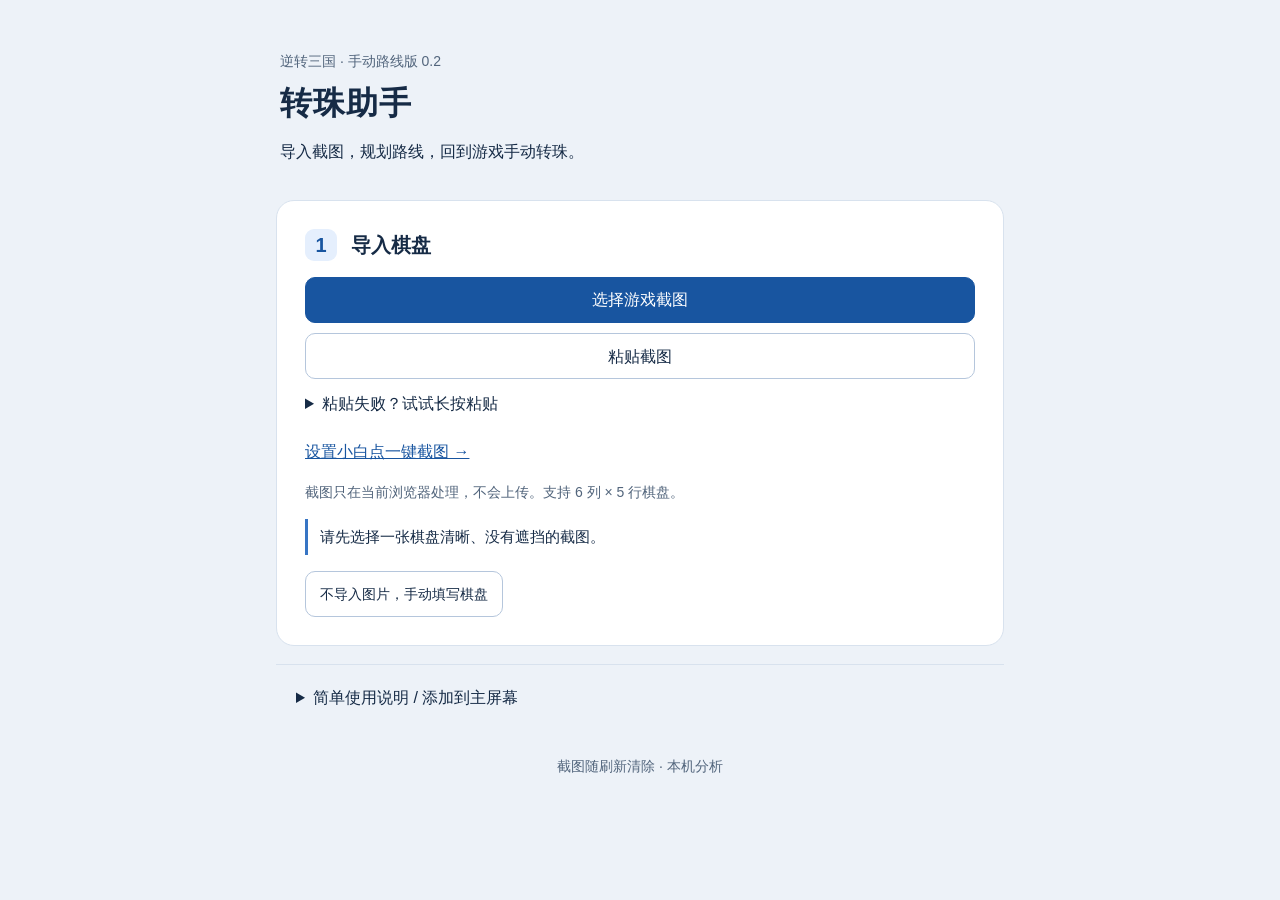
==== index.html @ edb568a5 "Publish orb route assistant website" ====
<!doctype html><html lang="zh-CN"><head><meta charset="utf-8"><meta name="viewport" content="width=device-width,initial-scale=1,viewport-fit=cover"><meta name="theme-color" content="#153b70"><meta name="apple-mobile-web-app-capable" content="yes"><title>转珠助手 · 手动路线版</title><link rel="stylesheet" href="style.css"></head><body><main><header><span class="eyebrow">逆转三国 · 手动路线版 0.2</span><h1>转珠助手</h1><p>导入截图，规划路线，回到游戏手动转珠。</p></header><section class="panel"><h2><b>1</b> 导入棋盘</h2><label class="upload">选择游戏截图<input id="file" type="file" accept="image/*"></label><button id="pasteImage" class="pasteButton">粘贴截图</button><details id="pasteHelp"><summary>粘贴失败？试试长按粘贴</summary><label for="pasteField">在框内长按，选择「粘贴」</label><textarea id="pasteField" rows="2" placeholder="粘贴截图或快捷指令的图片编码" autocomplete="off" spellcheck="false"></textarea><p>浏览器若不提供图片粘贴，请用「选择游戏截图」。</p></details><p><a href="shortcut.html">设置小白点一键截图 →</a></p><p class="muted">截图只在当前浏览器处理，不会上传。支持 6 列 × 5 行棋盘。</p><button id="cancel" hidden>取消分析</button><p id="status" role="status" aria-live="polite">请先选择一张棋盘清晰、没有遮挡的截图。</p><canvas id="photo" hidden aria-label="原始截图及棋盘范围"></canvas><details id="crop" hidden><summary>定位不准？手动选择棋盘</summary><p>依次点击截图中棋盘的左上角和右下角（包含全部 30 格，不含血条）。</p><button id="cropStart">重新选取两个角</button></details><button id="manual" class="secondary">不导入图片，手动填写棋盘</button></section><section id="edit" class="panel" hidden><h2><b>2</b> 核对珠子</h2><p>选择下方珠子，再点棋盘中的格子修改。加号忽略，叉形珠用「叉」。</p><div id="palette" class="palette" aria-label="珠子类型"></div><div id="board" class="board" aria-label="可编辑棋盘"></div><label for="mode">路线偏好</label><select id="mode"><option value="easy">容易跟随 · 较短路线</option><option value="combo">更多连击 · 路线可能较长</option></select><button id="solve" class="primary">棋盘正确，规划路线</button></section><section id="result" class="panel" hidden><h2><b>3</b> 跟着路线练习</h2><p id="score" class="score"></p><p id="stepText" role="status"></p><p class="muted">从「起」沿深色路线走到「终」。白圈表示当前步骤；交叉或重复路段可点「下一步」看顺序。</p><div class="routeWrap"><canvas id="routePhoto" width="600" height="500" hidden aria-label="原始棋盘上的完整转珠路线"></canvas><div id="routeBoard" class="board"></div><svg id="routeLine" viewBox="0 0 600 500" aria-hidden="true"></svg></div><div class="controls"><button id="prev">上一步</button><button id="play">播放</button><button id="next">下一步</button><button id="reset">回到起点</button></div><p id="directions" class="directions"></p><p class="muted">按住起点，一直拖动到终点才松手。回游戏前先记熟；不要边拖边切换应用。预测不含随机落下的新珠子，也不保证全局最优。</p></section><details class="help"><summary>简单使用说明 / 添加到主屏幕</summary><ol><li>在游戏中截取棋盘画面。</li><li>打开本页，选截图，核对并修正珠子。</li><li>点「规划路线」，用播放或下一步记住路线。</li><li>回到游戏，按住起点照路线拖动，终点松手。</li></ol><p>Safari 打开本页 → 分享 → 添加到主屏幕。以后从桌面图标打开。</p><p>此版不悬浮、不自动操作游戏。面向支持 Canvas、FileReader 的 iPhone / iPad 浏览器；老系统或内存不足时可尝试手动填写。尚未逐一验证所有 iOS 版本。</p></details><footer>截图随刷新清除 · 本机分析</footer></main><script src="templates.js"></script><script src="core.js"></script><script src="import.js"></script><script src="app.js"></script></body></html>
---- style.css ----
:root{--ink:#162b46;--blue:#1855a0;--line:#d8e2ee;--muted:#52657c}*{box-sizing:border-box}body{margin:0;background:#edf2f8;color:var(--ink);font:16px/1.6 -apple-system,BlinkMacSystemFont,"Segoe UI",sans-serif}main{max-width:760px;margin:auto;padding:28px 16px 48px}header{padding:8px 4px 20px}h1{font-size:32px;letter-spacing:1px;margin:4px 0}h2{font-size:20px;margin:0 0 16px}h2 b{display:inline-block;background:#e5effd;color:var(--blue);width:32px;text-align:center;border-radius:9px;margin-right:8px}p{margin:10px 0 16px}.eyebrow,footer{color:var(--muted);font-size:14px}.panel{background:white;padding:20px;border:1px solid var(--line);border-radius:18px;margin:0 0 18px}.muted{color:var(--muted);font-size:14px}button,select,.upload{font:inherit;min-height:46px;border:1px solid #b5c6dc;border-radius:10px;background:#fff;color:var(--ink);padding:9px 14px;cursor:pointer}button:disabled{opacity:.48;cursor:default}.primary,.upload{background:var(--blue);color:white;border-color:var(--blue);display:block;width:100%;text-align:center}.upload{position:relative}.upload input{position:absolute;top:0;right:0;bottom:0;left:0;width:100%;height:100%;opacity:0;cursor:pointer}.secondary{font-size:14px}select{display:block;width:100%;margin:6px 0 14px}button:focus-visible,select:focus-visible,.upload:focus-within{outline:3px solid #eb9e17;outline-offset:3px}[hidden]{display:none!important}#status{border-left:3px solid #3775c4;padding:6px 12px;font-size:15px}#photo{display:block;max-width:100%;max-height:500px;width:auto;margin:12px auto;touch-action:manipulation;border:1px solid var(--line)}summary{cursor:pointer;padding:12px 0;min-height:44px}details p{font-size:14px}.palette{display:flex;flex-wrap:wrap;gap:8px;margin:12px 0}.palette button[aria-pressed=true]{outline:3px solid #142b47;outline-offset:2px}.board{display:grid;grid-template-columns:repeat(6,minmax(0,1fr));gap:4px;background:#253950;padding:6px;border-radius:12px;margin:14px 0;aspect-ratio:6/5}.orb{position:relative;display:flex;align-items:center;justify-content:center;border:2px solid rgba(255,255,255,.55);border-radius:50%;padding:0;font-size:18px;font-weight:700;min-height:0;color:white;text-shadow:0 1px 2px #172536;width:100%;height:100%}.t0{background:#c74325}.t1{background:#086ba1}.t2{background:#317b20}.t3{background:#a57a08}.t4{background:#7336a5}.t5{background:#b7277e;border-radius:25%}.t6{background:#64748b}.t7{background:#28364c;border-radius:20%}.palette .orb{width:44px;height:44px;min-height:44px;font-size:16px}.routeWrap{position:relative}.routeWrap svg{position:absolute;top:0;right:0;bottom:0;left:0;width:100%;height:100%;pointer-events:none}.routeWrap .board{margin:0}.active{outline:3px solid #fff;box-shadow:0 0 0 5px #102238;z-index:1}.controls{display:flex;flex-wrap:wrap;gap:8px;margin-top:16px}.controls button{flex:1;white-space:nowrap;font-size:14px}.score{font-size:22px;font-weight:700}.directions{overflow-wrap:anywhere;letter-spacing:2px;line-height:2}.help{padding:8px 20px;border-top:1px solid var(--line)}footer{text-align:center;margin-top:24px}.help ol{padding-left:24px}@supports not (aspect-ratio:6/5){.board{height:calc((100vw - 76px)*.8333);max-height:560px}}@media(min-width:600px){main{padding-top:40px}.panel{padding:28px}.board{max-width:520px;margin-left:auto;margin-right:auto}.routeWrap{max-width:520px;margin:auto}.orb{font-size:25px}}@media(prefers-reduced-motion:reduce){*{scroll-behavior:auto}}

#routePhoto{display:block;width:100%;height:auto;border-radius:8px}.routeWrap .board{padding:0;gap:0;border-radius:8px}.routeWrap .orb{border-width:4px}.routeWrap svg{display:block}

.pasteButton{width:100%;margin-top:10px}textarea{font:inherit;width:100%;padding:12px;border:1px solid var(--line);border-radius:8px;resize:vertical}a{color:var(--blue)}.recipe li{margin-bottom:14px}.linkText{display:block;overflow-wrap:anywhere;background:#edf2f8;padding:12px;border-radius:8px;font-size:14px}
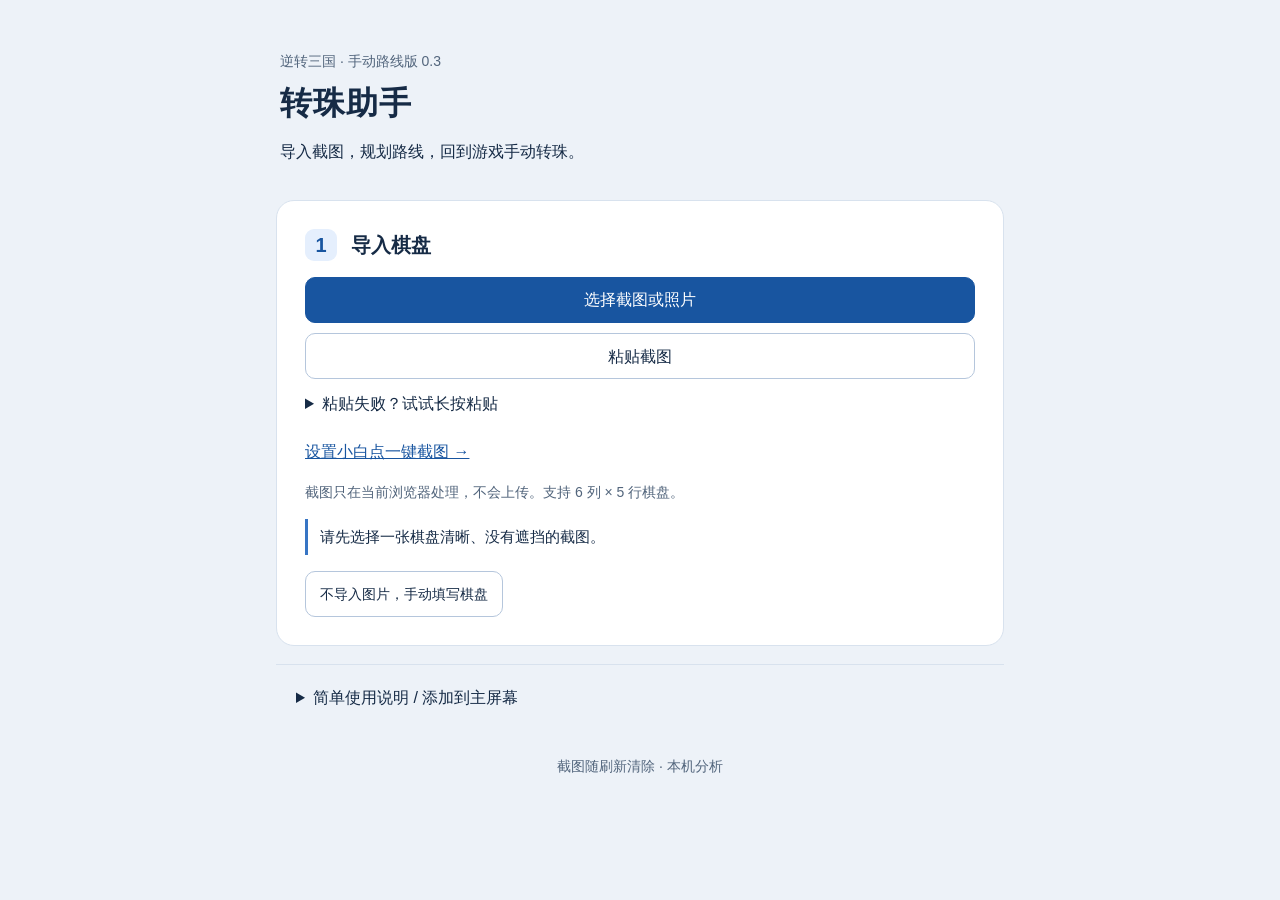
==== commit fc1601a7: "Fix camera photo recognition and cap routes at 12 moves Version 0.3 adds four-corner perspective cor" ====
--- a/index.html
+++ b/index.html
@@ -1 +1 @@
-<!doctype html><html lang="zh-CN"><head><meta charset="utf-8"><meta name="viewport" content="width=device-width,initial-scale=1,viewport-fit=cover"><meta name="theme-color" content="#153b70"><meta name="apple-mobile-web-app-capable" content="yes"><title>转珠助手 · 手动路线版</title><link rel="stylesheet" href="style.css"></head><body><main><header><span class="eyebrow">逆转三国 · 手动路线版 0.2</span><h1>转珠助手</h1><p>导入截图，规划路线，回到游戏手动转珠。</p></header><section class="panel"><h2><b>1</b> 导入棋盘</h2><label class="upload">选择游戏截图<input id="file" type="file" accept="image/*"></label><button id="pasteImage" class="pasteButton">粘贴截图</button><details id="pasteHelp"><summary>粘贴失败？试试长按粘贴</summary><label for="pasteField">在框内长按，选择「粘贴」</label><textarea id="pasteField" rows="2" placeholder="粘贴截图或快捷指令的图片编码" autocomplete="off" spellcheck="false"></textarea><p>浏览器若不提供图片粘贴，请用「选择游戏截图」。</p></details><p><a href="shortcut.html">设置小白点一键截图 →</a></p><p class="muted">截图只在当前浏览器处理，不会上传。支持 6 列 × 5 行棋盘。</p><button id="cancel" hidden>取消分析</button><p id="status" role="status" aria-live="polite">请先选择一张棋盘清晰、没有遮挡的截图。</p><canvas id="photo" hidden aria-label="原始截图及棋盘范围"></canvas><details id="crop" hidden><summary>定位不准？手动选择棋盘</summary><p>依次点击截图中棋盘的左上角和右下角（包含全部 30 格，不含血条）。</p><button id="cropStart">重新选取两个角</button></details><button id="manual" class="secondary">不导入图片，手动填写棋盘</button></section><section id="edit" class="panel" hidden><h2><b>2</b> 核对珠子</h2><p>选择下方珠子，再点棋盘中的格子修改。加号忽略，叉形珠用「叉」。</p><div id="palette" class="palette" aria-label="珠子类型"></div><div id="board" class="board" aria-label="可编辑棋盘"></div><label for="mode">路线偏好</label><select id="mode"><option value="easy">容易跟随 · 较短路线</option><option value="combo">更多连击 · 路线可能较长</option></select><button id="solve" class="primary">棋盘正确，规划路线</button></section><section id="result" class="panel" hidden><h2><b>3</b> 跟着路线练习</h2><p id="score" class="score"></p><p id="stepText" role="status"></p><p class="muted">从「起」沿深色路线走到「终」。白圈表示当前步骤；交叉或重复路段可点「下一步」看顺序。</p><div class="routeWrap"><canvas id="routePhoto" width="600" height="500" hidden aria-label="原始棋盘上的完整转珠路线"></canvas><div id="routeBoard" class="board"></div><svg id="routeLine" viewBox="0 0 600 500" aria-hidden="true"></svg></div><div class="controls"><button id="prev">上一步</button><button id="play">播放</button><button id="next">下一步</button><button id="reset">回到起点</button></div><p id="directions" class="directions"></p><p class="muted">按住起点，一直拖动到终点才松手。回游戏前先记熟；不要边拖边切换应用。预测不含随机落下的新珠子，也不保证全局最优。</p></section><details class="help"><summary>简单使用说明 / 添加到主屏幕</summary><ol><li>在游戏中截取棋盘画面。</li><li>打开本页，选截图，核对并修正珠子。</li><li>点「规划路线」，用播放或下一步记住路线。</li><li>回到游戏，按住起点照路线拖动，终点松手。</li></ol><p>Safari 打开本页 → 分享 → 添加到主屏幕。以后从桌面图标打开。</p><p>此版不悬浮、不自动操作游戏。面向支持 Canvas、FileReader 的 iPhone / iPad 浏览器；老系统或内存不足时可尝试手动填写。尚未逐一验证所有 iOS 版本。</p></details><footer>截图随刷新清除 · 本机分析</footer></main><script src="templates.js"></script><script src="core.js"></script><script src="import.js"></script><script src="app.js"></script></body></html>
+<!doctype html><html lang="zh-CN"><head><meta charset="utf-8"><meta name="viewport" content="width=device-width,initial-scale=1,viewport-fit=cover"><meta name="theme-color" content="#153b70"><meta name="apple-mobile-web-app-capable" content="yes"><title>转珠助手 · 手动路线版</title><link rel="stylesheet" href="style.css?v=03"></head><body><main><header><span class="eyebrow">逆转三国 · 手动路线版 0.3</span><h1>转珠助手</h1><p>导入截图，规划路线，回到游戏手动转珠。</p></header><section class="panel"><h2><b>1</b> 导入棋盘</h2><label class="upload">选择截图或照片<input id="file" type="file" accept="image/*"></label><button id="pasteImage" class="pasteButton">粘贴截图</button><details id="pasteHelp"><summary>粘贴失败？试试长按粘贴</summary><label for="pasteField">在框内长按，选择「粘贴」</label><textarea id="pasteField" rows="2" placeholder="粘贴截图或快捷指令的图片编码" autocomplete="off" spellcheck="false"></textarea><p>浏览器若不提供图片粘贴，请用「选择截图或照片」。</p></details><p><a href="shortcut.html">设置小白点一键截图 →</a></p><p class="muted">截图只在当前浏览器处理，不会上传。支持 6 列 × 5 行棋盘。</p><button id="cancel" hidden>取消分析</button><p id="status" role="status" aria-live="polite">请先选择一张棋盘清晰、没有遮挡的截图。</p><p id="cornerHint" role="status" aria-live="polite"></p><div id="cropActions" hidden><button id="cropUndo">撤销上一个角</button> <button id="cropCancel">取消选角</button></div><canvas id="photo" hidden aria-label="原始截图及棋盘范围"></canvas><details id="crop" hidden><summary>拍照图片 / 定位不准？点四角识别</summary><p>拍另一台手机的屏幕时，点下方按钮，再依次点棋盘的左上、右上、右下、左下四个角。程序会校正倾斜并识别，不用逐格填写。四角包含全部 30 格，不含血条。</p><button id="cropStart">点四角，校正并识别</button></details><button id="manual" class="secondary">不导入图片，手动填写棋盘</button></section><section id="edit" class="panel" hidden><h2><b>2</b> 核对珠子</h2><p>选择下方珠子，再点棋盘中的格子修改。加号忽略，叉形珠用「叉」。</p><div id="palette" class="palette" aria-label="珠子类型"></div><div id="board" class="board" aria-label="可编辑棋盘"></div><label for="mode">路线偏好</label><p class="muted">每次移到相邻一格算 1 步，起点不算；两种模式都最多移动 12 步。</p><select id="mode"><option value="easy">容易跟随 · 最多 12 步</option><option value="combo">更多连击 · 最多 12 步</option></select><button id="solve" class="primary">棋盘正确，规划路线</button></section><section id="result" class="panel" hidden><h2><b>3</b> 跟着路线练习</h2><p id="score" class="score"></p><p id="stepText" role="status"></p><p class="muted">从「起」沿深色路线走到「终」。白圈表示当前步骤；交叉或重复路段可点「下一步」看顺序。</p><div class="routeWrap"><canvas id="routePhoto" width="600" height="500" hidden aria-label="原始棋盘上的完整转珠路线"></canvas><div id="routeBoard" class="board"></div><svg id="routeLine" viewBox="0 0 600 500" aria-hidden="true"></svg></div><div class="controls"><button id="prev">上一步</button><button id="play">播放</button><button id="next">下一步</button><button id="reset">回到起点</button></div><p id="directions" class="directions"></p><p class="muted">按住起点，一直拖动到终点才松手。回游戏前先记熟；不要边拖边切换应用。预测不含随机落下的新珠子，也不保证全局最优。</p></section><details class="help"><summary>简单使用说明 / 添加到主屏幕</summary><ol><li>在游戏中截图，或用另一台手机拍下完整棋盘。</li><li>打开本页选择图片；拍照识别不准时，点四角校正，再核对珠子。</li><li>点「规划路线」，用播放或下一步记住路线。</li><li>回到游戏，按住起点照路线拖动，终点松手。</li></ol><p>Safari 打开本页 → 分享 → 添加到主屏幕。以后从桌面图标打开。</p><p>此版不悬浮、不自动操作游戏。支持具备 Canvas、FileReader 和 Web Worker 的安卓、iPhone / iPad 浏览器。拍照请避开反光并拍全棋盘；未逐一验证所有机型和系统版本。</p></details><footer>截图随刷新清除 · 本机分析</footer></main><script src="templates.js"></script><script src="core.js?v=03"></script><script src="import.js"></script><script src="app.js?v=03"></script></body></html>
--- a/style.css
+++ b/style.css
@@ -3,3 +3,6 @@
 #routePhoto{display:block;width:100%;height:auto;border-radius:8px}.routeWrap .board{padding:0;gap:0;border-radius:8px}.routeWrap .orb{border-width:4px}.routeWrap svg{display:block}
 
 .pasteButton{width:100%;margin-top:10px}textarea{font:inherit;width:100%;padding:12px;border:1px solid var(--line);border-radius:8px;resize:vertical}a{color:var(--blue)}.recipe li{margin-bottom:14px}.linkText{display:block;overflow-wrap:anywhere;background:#edf2f8;padding:12px;border-radius:8px;font-size:14px}
+
+#photo.selecting{max-height:none;width:100%;cursor:crosshair}#cornerHint:empty{display:none}#cornerHint{font-weight:600;scroll-margin-top:12px}#cropActions{margin:8px 0}button:hover:enabled{filter:brightness(.95)}
+#cornerHint:not(:empty){position:sticky;top:0;background:white;z-index:2;padding:8px}
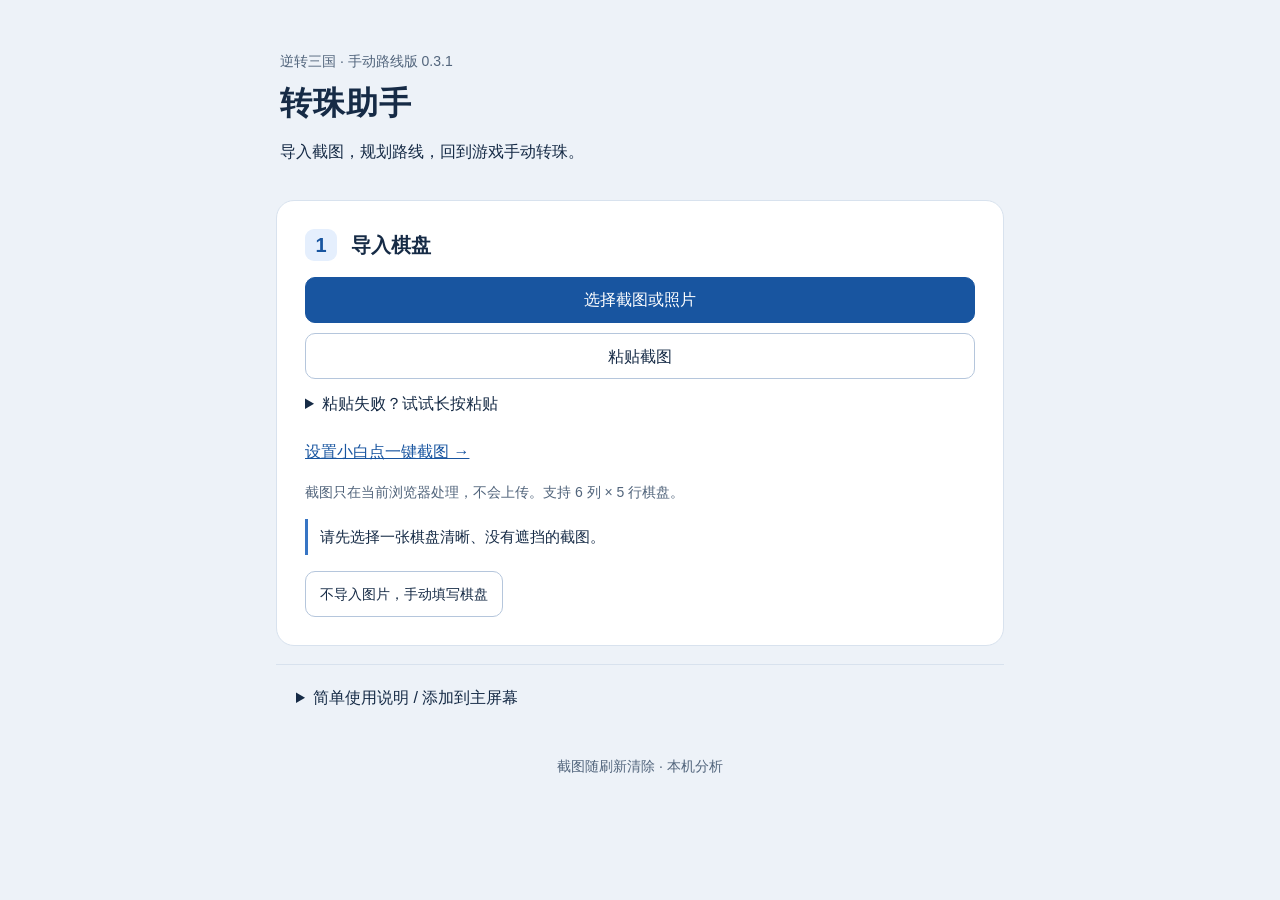
==== commit 6714fcff: "Raise route limit to 15 moves in both modes" ====
--- a/index.html
+++ b/index.html
@@ -1 +1 @@
-<!doctype html><html lang="zh-CN"><head><meta charset="utf-8"><meta name="viewport" content="width=device-width,initial-scale=1,viewport-fit=cover"><meta name="theme-color" content="#153b70"><meta name="apple-mobile-web-app-capable" content="yes"><title>转珠助手 · 手动路线版</title><link rel="stylesheet" href="style.css?v=03"></head><body><main><header><span class="eyebrow">逆转三国 · 手动路线版 0.3</span><h1>转珠助手</h1><p>导入截图，规划路线，回到游戏手动转珠。</p></header><section class="panel"><h2><b>1</b> 导入棋盘</h2><label class="upload">选择截图或照片<input id="file" type="file" accept="image/*"></label><button id="pasteImage" class="pasteButton">粘贴截图</button><details id="pasteHelp"><summary>粘贴失败？试试长按粘贴</summary><label for="pasteField">在框内长按，选择「粘贴」</label><textarea id="pasteField" rows="2" placeholder="粘贴截图或快捷指令的图片编码" autocomplete="off" spellcheck="false"></textarea><p>浏览器若不提供图片粘贴，请用「选择截图或照片」。</p></details><p><a href="shortcut.html">设置小白点一键截图 →</a></p><p class="muted">截图只在当前浏览器处理，不会上传。支持 6 列 × 5 行棋盘。</p><button id="cancel" hidden>取消分析</button><p id="status" role="status" aria-live="polite">请先选择一张棋盘清晰、没有遮挡的截图。</p><p id="cornerHint" role="status" aria-live="polite"></p><div id="cropActions" hidden><button id="cropUndo">撤销上一个角</button> <button id="cropCancel">取消选角</button></div><canvas id="photo" hidden aria-label="原始截图及棋盘范围"></canvas><details id="crop" hidden><summary>拍照图片 / 定位不准？点四角识别</summary><p>拍另一台手机的屏幕时，点下方按钮，再依次点棋盘的左上、右上、右下、左下四个角。程序会校正倾斜并识别，不用逐格填写。四角包含全部 30 格，不含血条。</p><button id="cropStart">点四角，校正并识别</button></details><button id="manual" class="secondary">不导入图片，手动填写棋盘</button></section><section id="edit" class="panel" hidden><h2><b>2</b> 核对珠子</h2><p>选择下方珠子，再点棋盘中的格子修改。加号忽略，叉形珠用「叉」。</p><div id="palette" class="palette" aria-label="珠子类型"></div><div id="board" class="board" aria-label="可编辑棋盘"></div><label for="mode">路线偏好</label><p class="muted">每次移到相邻一格算 1 步，起点不算；两种模式都最多移动 12 步。</p><select id="mode"><option value="easy">容易跟随 · 最多 12 步</option><option value="combo">更多连击 · 最多 12 步</option></select><button id="solve" class="primary">棋盘正确，规划路线</button></section><section id="result" class="panel" hidden><h2><b>3</b> 跟着路线练习</h2><p id="score" class="score"></p><p id="stepText" role="status"></p><p class="muted">从「起」沿深色路线走到「终」。白圈表示当前步骤；交叉或重复路段可点「下一步」看顺序。</p><div class="routeWrap"><canvas id="routePhoto" width="600" height="500" hidden aria-label="原始棋盘上的完整转珠路线"></canvas><div id="routeBoard" class="board"></div><svg id="routeLine" viewBox="0 0 600 500" aria-hidden="true"></svg></div><div class="controls"><button id="prev">上一步</button><button id="play">播放</button><button id="next">下一步</button><button id="reset">回到起点</button></div><p id="directions" class="directions"></p><p class="muted">按住起点，一直拖动到终点才松手。回游戏前先记熟；不要边拖边切换应用。预测不含随机落下的新珠子，也不保证全局最优。</p></section><details class="help"><summary>简单使用说明 / 添加到主屏幕</summary><ol><li>在游戏中截图，或用另一台手机拍下完整棋盘。</li><li>打开本页选择图片；拍照识别不准时，点四角校正，再核对珠子。</li><li>点「规划路线」，用播放或下一步记住路线。</li><li>回到游戏，按住起点照路线拖动，终点松手。</li></ol><p>Safari 打开本页 → 分享 → 添加到主屏幕。以后从桌面图标打开。</p><p>此版不悬浮、不自动操作游戏。支持具备 Canvas、FileReader 和 Web Worker 的安卓、iPhone / iPad 浏览器。拍照请避开反光并拍全棋盘；未逐一验证所有机型和系统版本。</p></details><footer>截图随刷新清除 · 本机分析</footer></main><script src="templates.js"></script><script src="core.js?v=03"></script><script src="import.js"></script><script src="app.js?v=03"></script></body></html>
+<!doctype html><html lang="zh-CN"><head><meta charset="utf-8"><meta name="viewport" content="width=device-width,initial-scale=1,viewport-fit=cover"><meta name="theme-color" content="#153b70"><meta name="apple-mobile-web-app-capable" content="yes"><title>转珠助手 · 手动路线版</title><link rel="stylesheet" href="style.css?v=031"></head><body><main><header><span class="eyebrow">逆转三国 · 手动路线版 0.3.1</span><h1>转珠助手</h1><p>导入截图，规划路线，回到游戏手动转珠。</p></header><section class="panel"><h2><b>1</b> 导入棋盘</h2><label class="upload">选择截图或照片<input id="file" type="file" accept="image/*"></label><button id="pasteImage" class="pasteButton">粘贴截图</button><details id="pasteHelp"><summary>粘贴失败？试试长按粘贴</summary><label for="pasteField">在框内长按，选择「粘贴」</label><textarea id="pasteField" rows="2" placeholder="粘贴截图或快捷指令的图片编码" autocomplete="off" spellcheck="false"></textarea><p>浏览器若不提供图片粘贴，请用「选择截图或照片」。</p></details><p><a href="shortcut.html">设置小白点一键截图 →</a></p><p class="muted">截图只在当前浏览器处理，不会上传。支持 6 列 × 5 行棋盘。</p><button id="cancel" hidden>取消分析</button><p id="status" role="status" aria-live="polite">请先选择一张棋盘清晰、没有遮挡的截图。</p><p id="cornerHint" role="status" aria-live="polite"></p><div id="cropActions" hidden><button id="cropUndo">撤销上一个角</button> <button id="cropCancel">取消选角</button></div><canvas id="photo" hidden aria-label="原始截图及棋盘范围"></canvas><details id="crop" hidden><summary>拍照图片 / 定位不准？点四角识别</summary><p>拍另一台手机的屏幕时，点下方按钮，再依次点棋盘的左上、右上、右下、左下四个角。程序会校正倾斜并识别，不用逐格填写。四角包含全部 30 格，不含血条。</p><button id="cropStart">点四角，校正并识别</button></details><button id="manual" class="secondary">不导入图片，手动填写棋盘</button></section><section id="edit" class="panel" hidden><h2><b>2</b> 核对珠子</h2><p>选择下方珠子，再点棋盘中的格子修改。加号忽略，叉形珠用「叉」。</p><div id="palette" class="palette" aria-label="珠子类型"></div><div id="board" class="board" aria-label="可编辑棋盘"></div><label for="mode">路线偏好</label><p class="muted">每次移到相邻一格算 1 步，起点不算；两种模式都最多移动 15 步。</p><select id="mode"><option value="easy">容易跟随 · 最多 15 步</option><option value="combo">更多连击 · 最多 15 步</option></select><button id="solve" class="primary">棋盘正确，规划路线</button></section><section id="result" class="panel" hidden><h2><b>3</b> 跟着路线练习</h2><p id="score" class="score"></p><p id="stepText" role="status"></p><p class="muted">从「起」沿深色路线走到「终」。白圈表示当前步骤；交叉或重复路段可点「下一步」看顺序。</p><div class="routeWrap"><canvas id="routePhoto" width="600" height="500" hidden aria-label="原始棋盘上的完整转珠路线"></canvas><div id="routeBoard" class="board"></div><svg id="routeLine" viewBox="0 0 600 500" aria-hidden="true"></svg></div><div class="controls"><button id="prev">上一步</button><button id="play">播放</button><button id="next">下一步</button><button id="reset">回到起点</button></div><p id="directions" class="directions"></p><p class="muted">按住起点，一直拖动到终点才松手。回游戏前先记熟；不要边拖边切换应用。预测不含随机落下的新珠子，也不保证全局最优。</p></section><details class="help"><summary>简单使用说明 / 添加到主屏幕</summary><ol><li>在游戏中截图，或用另一台手机拍下完整棋盘。</li><li>打开本页选择图片；拍照识别不准时，点四角校正，再核对珠子。</li><li>点「规划路线」，用播放或下一步记住路线。</li><li>回到游戏，按住起点照路线拖动，终点松手。</li></ol><p>Safari 打开本页 → 分享 → 添加到主屏幕。以后从桌面图标打开。</p><p>此版不悬浮、不自动操作游戏。支持具备 Canvas、FileReader 和 Web Worker 的安卓、iPhone / iPad 浏览器。拍照请避开反光并拍全棋盘；未逐一验证所有机型和系统版本。</p></details><footer>截图随刷新清除 · 本机分析</footer></main><script src="templates.js"></script><script src="core.js?v=031"></script><script src="import.js"></script><script src="app.js?v=031"></script></body></html>
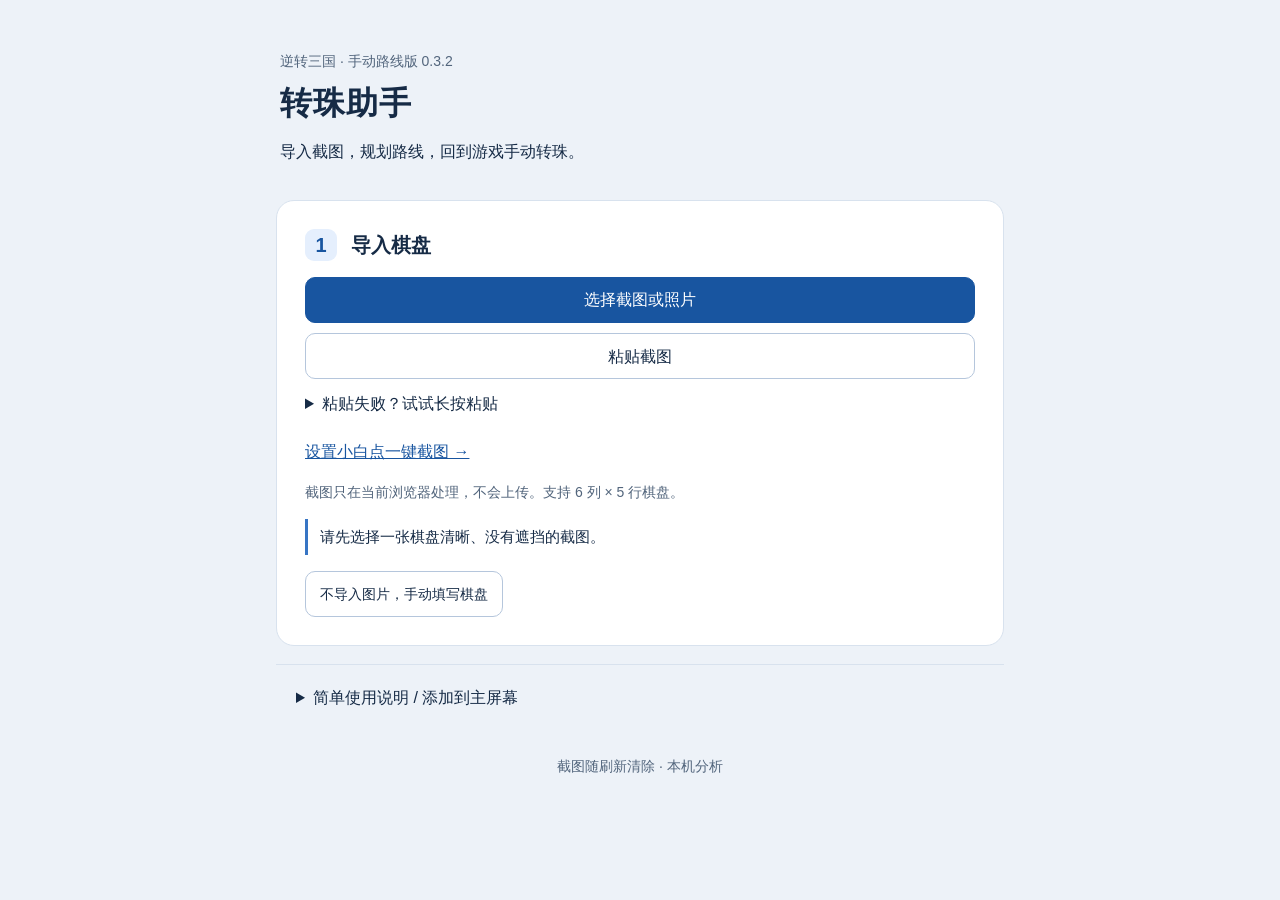
==== commit 7da9f5c7: "Add image encoding normalization and transfer diagnostics" ====
--- a/index.html
+++ b/index.html
@@ -1 +1 @@
-<!doctype html><html lang="zh-CN"><head><meta charset="utf-8"><meta name="viewport" content="width=device-width,initial-scale=1,viewport-fit=cover"><meta name="theme-color" content="#153b70"><meta name="apple-mobile-web-app-capable" content="yes"><title>转珠助手 · 手动路线版</title><link rel="stylesheet" href="style.css?v=031"></head><body><main><header><span class="eyebrow">逆转三国 · 手动路线版 0.3.1</span><h1>转珠助手</h1><p>导入截图，规划路线，回到游戏手动转珠。</p></header><section class="panel"><h2><b>1</b> 导入棋盘</h2><label class="upload">选择截图或照片<input id="file" type="file" accept="image/*"></label><button id="pasteImage" class="pasteButton">粘贴截图</button><details id="pasteHelp"><summary>粘贴失败？试试长按粘贴</summary><label for="pasteField">在框内长按，选择「粘贴」</label><textarea id="pasteField" rows="2" placeholder="粘贴截图或快捷指令的图片编码" autocomplete="off" spellcheck="false"></textarea><p>浏览器若不提供图片粘贴，请用「选择截图或照片」。</p></details><p><a href="shortcut.html">设置小白点一键截图 →</a></p><p class="muted">截图只在当前浏览器处理，不会上传。支持 6 列 × 5 行棋盘。</p><button id="cancel" hidden>取消分析</button><p id="status" role="status" aria-live="polite">请先选择一张棋盘清晰、没有遮挡的截图。</p><p id="cornerHint" role="status" aria-live="polite"></p><div id="cropActions" hidden><button id="cropUndo">撤销上一个角</button> <button id="cropCancel">取消选角</button></div><canvas id="photo" hidden aria-label="原始截图及棋盘范围"></canvas><details id="crop" hidden><summary>拍照图片 / 定位不准？点四角识别</summary><p>拍另一台手机的屏幕时，点下方按钮，再依次点棋盘的左上、右上、右下、左下四个角。程序会校正倾斜并识别，不用逐格填写。四角包含全部 30 格，不含血条。</p><button id="cropStart">点四角，校正并识别</button></details><button id="manual" class="secondary">不导入图片，手动填写棋盘</button></section><section id="edit" class="panel" hidden><h2><b>2</b> 核对珠子</h2><p>选择下方珠子，再点棋盘中的格子修改。加号忽略，叉形珠用「叉」。</p><div id="palette" class="palette" aria-label="珠子类型"></div><div id="board" class="board" aria-label="可编辑棋盘"></div><label for="mode">路线偏好</label><p class="muted">每次移到相邻一格算 1 步，起点不算；两种模式都最多移动 15 步。</p><select id="mode"><option value="easy">容易跟随 · 最多 15 步</option><option value="combo">更多连击 · 最多 15 步</option></select><button id="solve" class="primary">棋盘正确，规划路线</button></section><section id="result" class="panel" hidden><h2><b>3</b> 跟着路线练习</h2><p id="score" class="score"></p><p id="stepText" role="status"></p><p class="muted">从「起」沿深色路线走到「终」。白圈表示当前步骤；交叉或重复路段可点「下一步」看顺序。</p><div class="routeWrap"><canvas id="routePhoto" width="600" height="500" hidden aria-label="原始棋盘上的完整转珠路线"></canvas><div id="routeBoard" class="board"></div><svg id="routeLine" viewBox="0 0 600 500" aria-hidden="true"></svg></div><div class="controls"><button id="prev">上一步</button><button id="play">播放</button><button id="next">下一步</button><button id="reset">回到起点</button></div><p id="directions" class="directions"></p><p class="muted">按住起点，一直拖动到终点才松手。回游戏前先记熟；不要边拖边切换应用。预测不含随机落下的新珠子，也不保证全局最优。</p></section><details class="help"><summary>简单使用说明 / 添加到主屏幕</summary><ol><li>在游戏中截图，或用另一台手机拍下完整棋盘。</li><li>打开本页选择图片；拍照识别不准时，点四角校正，再核对珠子。</li><li>点「规划路线」，用播放或下一步记住路线。</li><li>回到游戏，按住起点照路线拖动，终点松手。</li></ol><p>Safari 打开本页 → 分享 → 添加到主屏幕。以后从桌面图标打开。</p><p>此版不悬浮、不自动操作游戏。支持具备 Canvas、FileReader 和 Web Worker 的安卓、iPhone / iPad 浏览器。拍照请避开反光并拍全棋盘；未逐一验证所有机型和系统版本。</p></details><footer>截图随刷新清除 · 本机分析</footer></main><script src="templates.js"></script><script src="core.js?v=031"></script><script src="import.js"></script><script src="app.js?v=031"></script></body></html>
+<!doctype html><html lang="zh-CN"><head><meta charset="utf-8"><meta name="viewport" content="width=device-width,initial-scale=1,viewport-fit=cover"><meta name="theme-color" content="#153b70"><meta name="apple-mobile-web-app-capable" content="yes"><title>转珠助手 · 手动路线版</title><link rel="stylesheet" href="style.css?v=031"></head><body><main><header><span class="eyebrow">逆转三国 · 手动路线版 0.3.2</span><h1>转珠助手</h1><p>导入截图，规划路线，回到游戏手动转珠。</p></header><section class="panel"><h2><b>1</b> 导入棋盘</h2><label class="upload">选择截图或照片<input id="file" type="file" accept="image/*"></label><button id="pasteImage" class="pasteButton">粘贴截图</button><details id="pasteHelp"><summary>粘贴失败？试试长按粘贴</summary><label for="pasteField">在框内长按，选择「粘贴」</label><textarea id="pasteField" rows="2" placeholder="粘贴截图或快捷指令的图片编码" autocomplete="off" spellcheck="false"></textarea><p>浏览器若不提供图片粘贴，请用「选择截图或照片」。</p></details><p><a href="shortcut.html">设置小白点一键截图 →</a></p><p class="muted">截图只在当前浏览器处理，不会上传。支持 6 列 × 5 行棋盘。</p><button id="cancel" hidden>取消分析</button><p id="status" role="status" aria-live="polite">请先选择一张棋盘清晰、没有遮挡的截图。</p><p id="transferStatus" class="muted" role="status" aria-live="polite"></p><p id="cornerHint" role="status" aria-live="polite"></p><div id="cropActions" hidden><button id="cropUndo">撤销上一个角</button> <button id="cropCancel">取消选角</button></div><canvas id="photo" hidden aria-label="原始截图及棋盘范围"></canvas><details id="crop" hidden><summary>拍照图片 / 定位不准？点四角识别</summary><p>拍另一台手机的屏幕时，点下方按钮，再依次点棋盘的左上、右上、右下、左下四个角。程序会校正倾斜并识别，不用逐格填写。四角包含全部 30 格，不含血条。</p><button id="cropStart">点四角，校正并识别</button></details><button id="manual" class="secondary">不导入图片，手动填写棋盘</button></section><section id="edit" class="panel" hidden><h2><b>2</b> 核对珠子</h2><p>选择下方珠子，再点棋盘中的格子修改。加号忽略，叉形珠用「叉」。</p><div id="palette" class="palette" aria-label="珠子类型"></div><div id="board" class="board" aria-label="可编辑棋盘"></div><label for="mode">路线偏好</label><p class="muted">每次移到相邻一格算 1 步，起点不算；两种模式都最多移动 15 步。</p><select id="mode"><option value="easy">容易跟随 · 最多 15 步</option><option value="combo">更多连击 · 最多 15 步</option></select><button id="solve" class="primary">棋盘正确，规划路线</button></section><section id="result" class="panel" hidden><h2><b>3</b> 跟着路线练习</h2><p id="score" class="score"></p><p id="stepText" role="status"></p><p class="muted">从「起」沿深色路线走到「终」。白圈表示当前步骤；交叉或重复路段可点「下一步」看顺序。</p><div class="routeWrap"><canvas id="routePhoto" width="600" height="500" hidden aria-label="原始棋盘上的完整转珠路线"></canvas><div id="routeBoard" class="board"></div><svg id="routeLine" viewBox="0 0 600 500" aria-hidden="true"></svg></div><div class="controls"><button id="prev">上一步</button><button id="play">播放</button><button id="next">下一步</button><button id="reset">回到起点</button></div><p id="directions" class="directions"></p><p class="muted">按住起点，一直拖动到终点才松手。回游戏前先记熟；不要边拖边切换应用。预测不含随机落下的新珠子，也不保证全局最优。</p></section><details class="help"><summary>简单使用说明 / 添加到主屏幕</summary><ol><li>在游戏中截图，或用另一台手机拍下完整棋盘。</li><li>打开本页选择图片；拍照识别不准时，点四角校正，再核对珠子。</li><li>点「规划路线」，用播放或下一步记住路线。</li><li>回到游戏，按住起点照路线拖动，终点松手。</li></ol><p>Safari 打开本页 → 分享 → 添加到主屏幕。以后从桌面图标打开。</p><p>此版不悬浮、不自动操作游戏。支持具备 Canvas、FileReader 和 Web Worker 的安卓、iPhone / iPad 浏览器。拍照请避开反光并拍全棋盘；未逐一验证所有机型和系统版本。</p></details><footer>截图随刷新清除 · 本机分析</footer></main><script src="templates.js"></script><script src="core.js?v=031"></script><script src="import.js?v=032"></script><script src="app.js?v=032"></script></body></html>
